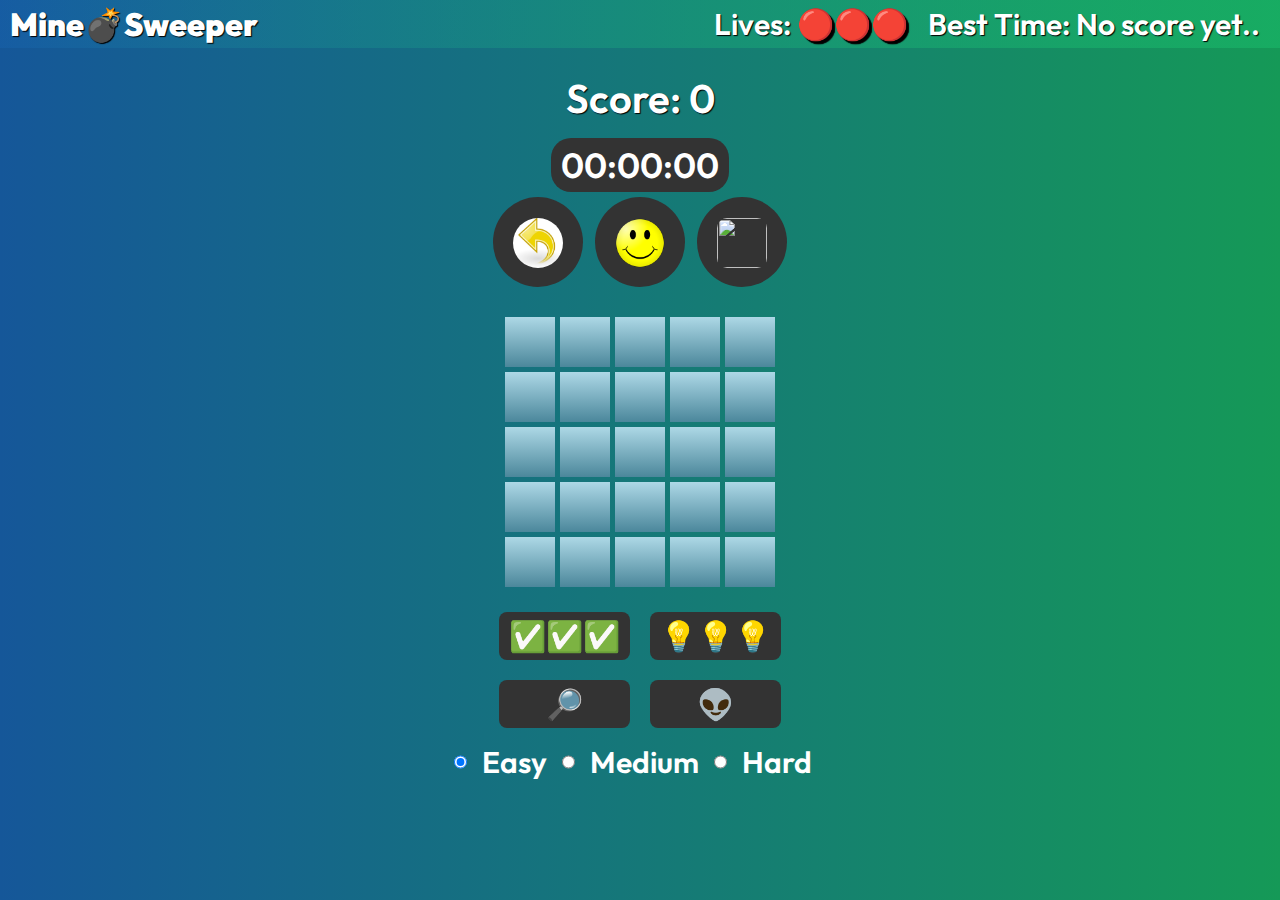
==== index.html @ fd2764c7 "bugs fixed with the scoreboard, ui changes" ====
<!DOCTYPE html>
<html lang="en">

<head>
    <meta charset="UTF-8">
    <meta http-equiv="X-UA-Compatible" content="IE=edge">
    <meta name="viewport" content="width=device-width, initial-scale=1.0">
    <link rel="stylesheet" href="css/_global.css">
    <title>Mine💣Sweeper</title>
    <link rel="preconnect" href="https://fonts.googleapis.com">
    <link rel="preconnect" href="https://fonts.gstatic.com" crossorigin>
    <link
        href="https://fonts.googleapis.com/css2?family=Jost:wght@500&family=Manrope:wght@600;800&family=Open+Sans:wght@300;400&display=swap"
        rel="stylesheet">
</head>


<body onload="onInit()">
    <div class="mode">
        <header>
            <h1 class='game-header'>Mine💣Sweeper</h1>
            <div class="score-container">
                <div class="best-time">Best Time:<span> No score yet..</span></div>
                <div class="lives">Lives: <span></span></div>
            </div>
        </header>
        <div class="board-container">
            <div class="time-container">
                <div class="score">Score: <span></span></div>
                <div class="timer">00:00:00</div>
            </div>
            <div class="top-btns">
                <button class="reset-btn undo-btn" onclick="undoMove()" title="Undo move"><img
                        src="img/undo.jpg"></button>
                <button class="reset-btn smile" onclick="resetGame()"></button>
                <button class="reset-btn set-btn" onclick="setMinesManually()"><img src="img/setmines.png"></button>
            </div>
            <table>
                <tbody class="board" id="main-board">
            </table>
            <div class="help-btns-container">
                <button class="mode-btn safe-click" onclick="getSafeClick()"
                    title="Shows a safe cell"><span></span></button>
                <button class="hint-btn mode-btn" onclick="getHint()" title="Shows a mine"><span></span></button>
                <button class="mode-btn" onclick="getMegaHint()">🔎</button>
                <button class="mode-btn" onclick="blowUpMines()">👽</button>
            </div>
            <form>
                <input type="radio" id="easy" name="mode" value="easy" onclick="setDifficulty(this)" checked>
                <label for="mode">Easy</label><br>
                <input type="radio" id="Medium" name="mode" value="medium" onclick="setDifficulty(this)">
                <label for="mode">Medium</label><br>
                <input type="radio" id="Extreme" name="mode" value="hard" onclick="setDifficulty(this)">
                <label for="mode">Hard</label>

            </form>
        </div>
    </div>
    <table class="scoreboard">
        <tbody class="scoreboard-table" id="sboard">
    </table>
    <script src="js/storage.js"></script>
    <script src="js/timer.js"></script>
    <script src="js/hints.js"></script>
    <script src="js/game.js"></script>
    <script src="js/mines.js"></script>
    <script src="js/util.js"></script>
</body>


</html>
---- css/_global.css ----
@import './style.css';
@import './header.css';
@import './scoreboard.css';
@import './time.css';
@import './board.css';
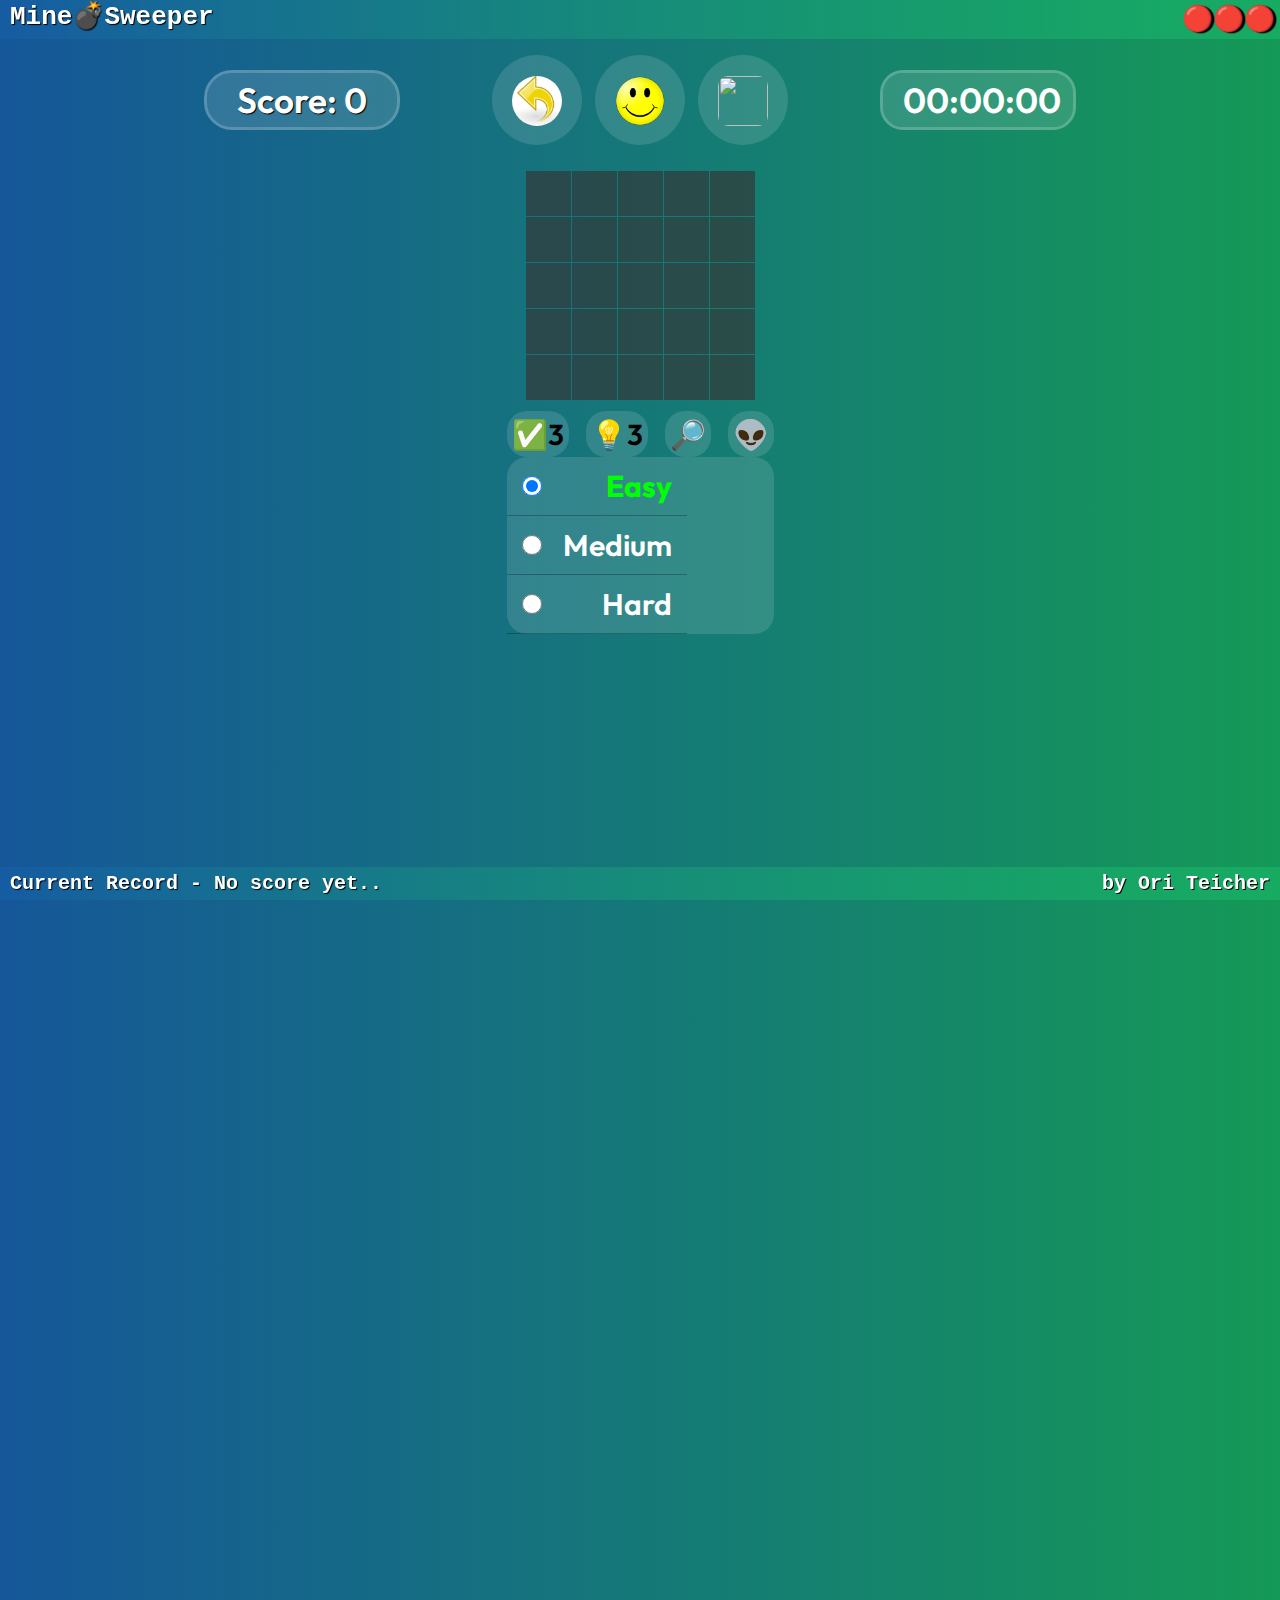
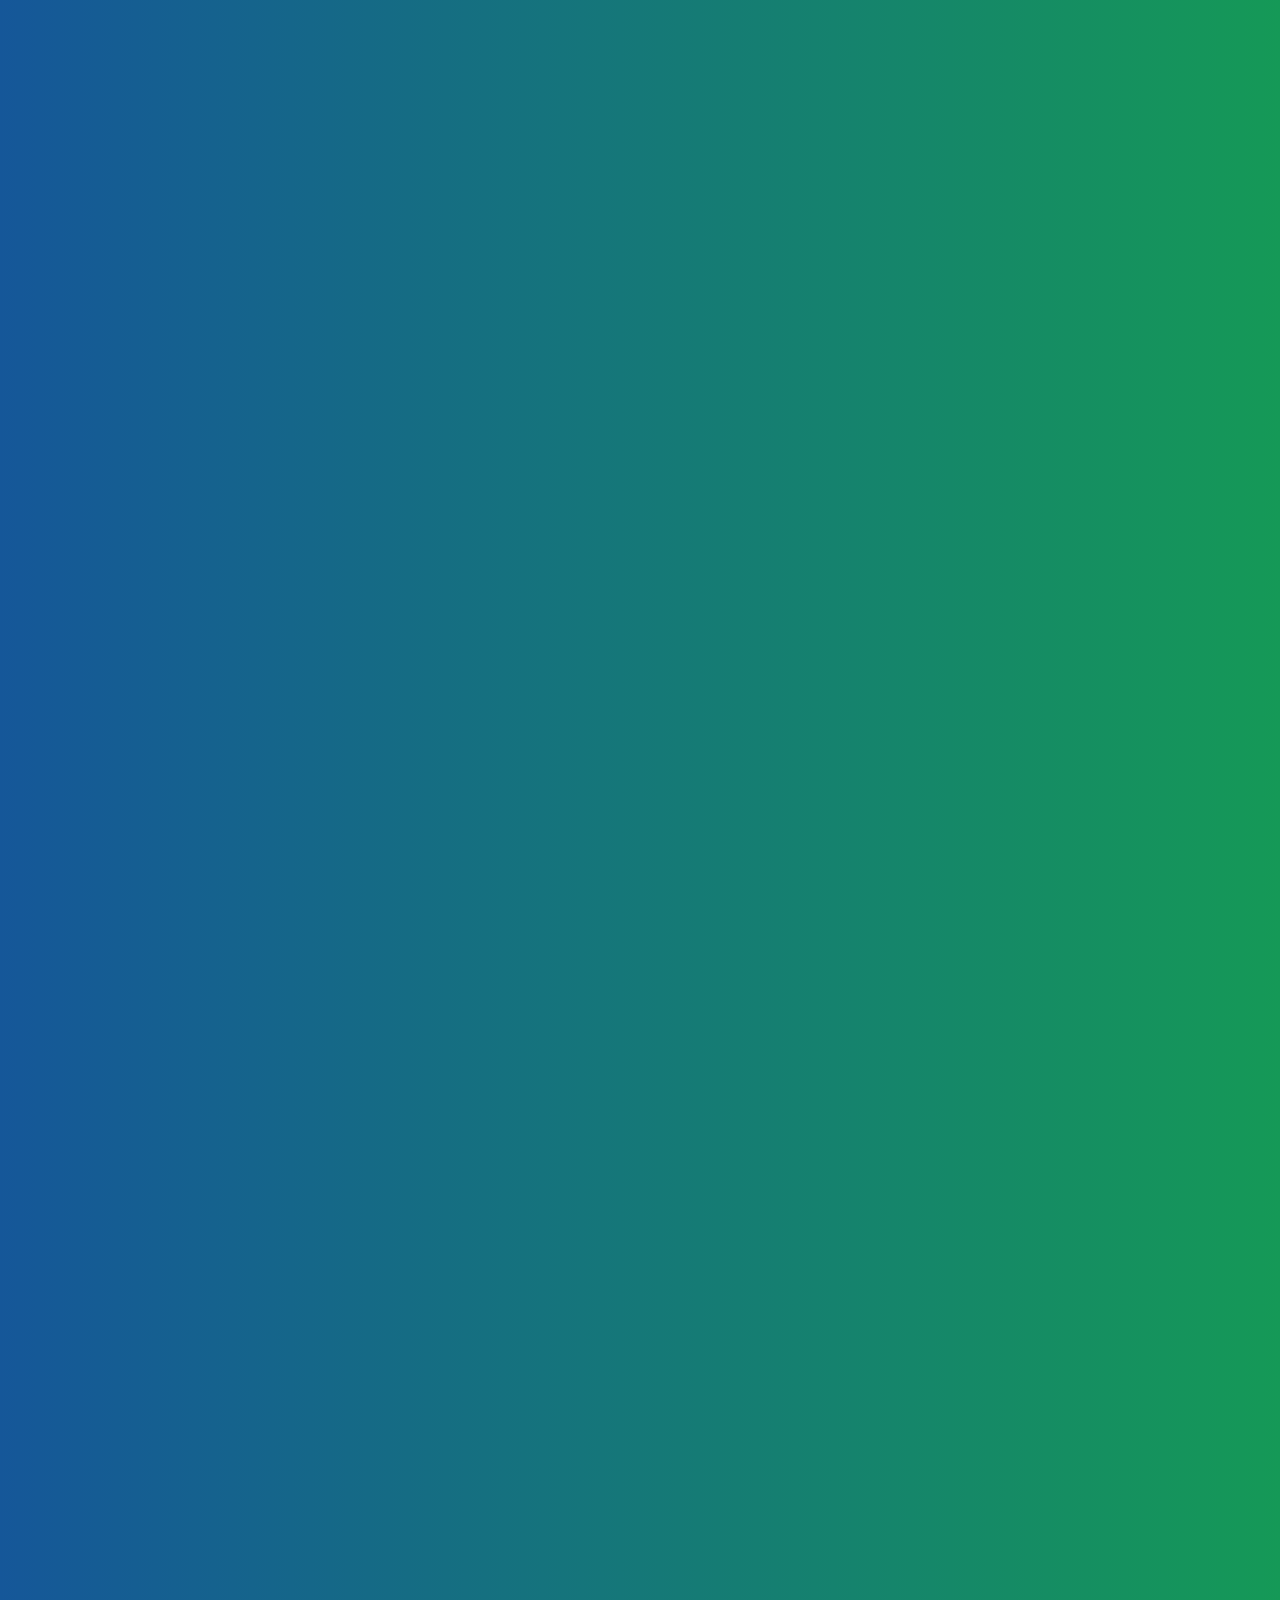
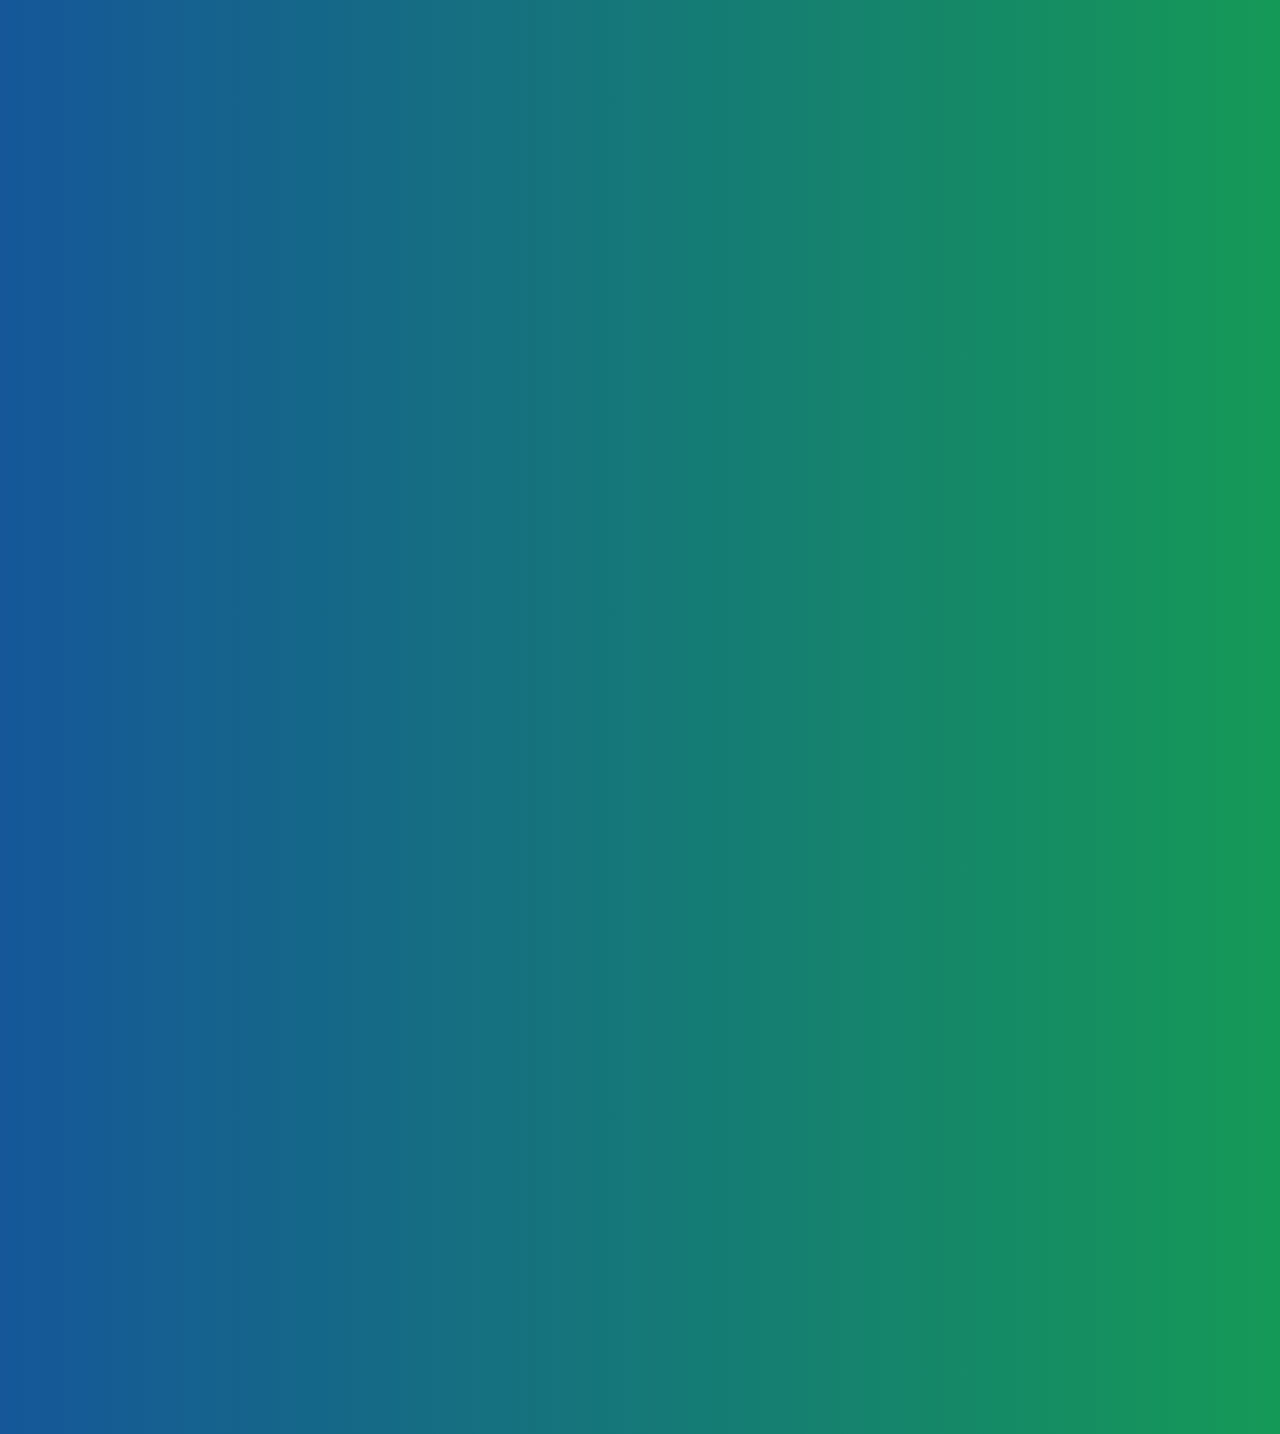
==== commit fa011d73: "UI CHANGES" ====
--- a/index.html
+++ b/index.html
@@ -16,49 +16,71 @@
 
 
 <body onload="onInit()">
-    <div class="mode">
+    <div class="app-container mode">
         <header>
-            <h1 class='game-header'>Mine💣Sweeper</h1>
-            <div class="score-container">
-                <div class="best-time">Best Time:<span> No score yet..</span></div>
-                <div class="lives">Lives: <span></span></div>
-            </div>
+            <h1 class='logo' onclick="resetGame()">Mine💣Sweeper</h1>
+            <div class="lives"><span></span></div>
         </header>
         <div class="board-container">
-            <div class="time-container">
+            <section class="top-container">
                 <div class="score">Score: <span></span></div>
+                <div class="top-btns">
+                    <button class="reset-btn undo-btn" onclick="undoMove()" title="Undo move"><img
+                            src="img/undo.jpg"></button>
+                    <button class="reset-btn smile" onclick="resetGame()"></button>
+                    <button class="reset-btn set-btn" onclick="setMinesManually()"><img src="img/setmines.png"></button>
+                </div>
                 <div class="timer">00:00:00</div>
-            </div>
-            <div class="top-btns">
-                <button class="reset-btn undo-btn" onclick="undoMove()" title="Undo move"><img
-                        src="img/undo.jpg"></button>
-                <button class="reset-btn smile" onclick="resetGame()"></button>
-                <button class="reset-btn set-btn" onclick="setMinesManually()"><img src="img/setmines.png"></button>
-            </div>
+            </section>
+            <section class="center-container">
+
+            </section>
             <table>
                 <tbody class="board" id="main-board">
             </table>
-            <div class="help-btns-container">
-                <button class="mode-btn safe-click" onclick="getSafeClick()"
-                    title="Shows a safe cell"><span></span></button>
-                <button class="hint-btn mode-btn" onclick="getHint()" title="Shows a mine"><span></span></button>
-                <button class="mode-btn" onclick="getMegaHint()">🔎</button>
-                <button class="mode-btn" onclick="blowUpMines()">👽</button>
+            <section class="left-board-section">
+                <div class="hints-btns-container">
+                    <button class="hint-btn safe-click" onclick="getSafeClick()"
+                        title="Shows a safe cell"><span></span></button>
+                    <button class="hint-btn mine-hint" onclick="getHint()" title="Shows a mine"><span></span></button>
+                    <button class="hint-btn  " onclick="getMegaHint()" title="mark cells from left to right - 
+                        create a temp matrix to see where are the mines inside your picked range">🔎</button>
+                    <button class="hint-btn" onclick="blowUpMines()"
+                        title="blow 3 mines, can only use after the first click">👽</button>
+                </div>
+                <form>
+                    <div class="level-container">
+                        <input type="radio" id="easy" name="mode" value="easy" onclick="setDifficulty(this)" checked>
+                        <label for="mode">Easy</label>
+                    </div>
+                    <div class="level-container">
+                        <input type="radio" id="Medium" name="mode" value="medium" onclick="setDifficulty(this)">
+                        <label for="mode">Medium</label>
+                    </div>
+                    <div class="level-container">
+                        <input type="radio" id="Extreme" name="mode" value="hard" onclick="setDifficulty(this)">
+                        <label for="mode">Hard</label>
+                    </div>
+                </form>
+            </section>
+        </div>
+        <table class="scoreboard">
+            <tbody class="scoreboard-table" id="sboard">
+        </table>
+        <footer>
+            <div class="bottom-stats">
+                <div class="best-time" style="font-family: monospace;">Current Record -<span
+                        style="font-family: monospace;"> No score yet..</span>
+                </div>
+                <div class="credits" style="font-family: monospace;">by Ori Teicher</div>
             </div>
-            <form>
-                <input type="radio" id="easy" name="mode" value="easy" onclick="setDifficulty(this)" checked>
-                <label for="mode">Easy</label><br>
-                <input type="radio" id="Medium" name="mode" value="medium" onclick="setDifficulty(this)">
-                <label for="mode">Medium</label><br>
-                <input type="radio" id="Extreme" name="mode" value="hard" onclick="setDifficulty(this)">
-                <label for="mode">Hard</label>
+        </footer>
+    </div>
 
-            </form>
-        </div>
+    <div class="modal">
+        <h2>////////////////////</h2>
     </div>
-    <table class="scoreboard">
-        <tbody class="scoreboard-table" id="sboard">
-    </table>
+
     <script src="js/storage.js"></script>
     <script src="js/timer.js"></script>
     <script src="js/hints.js"></script>
--- a/css/_global.css
+++ b/css/_global.css
@@ -1,5 +1,8 @@
-@import './style.css';
 @import './header.css';
 @import './scoreboard.css';
 @import './time.css';
-@import './board.css';+@import './board.css';
+@import './footer.css';
+@import './dark.mode.css';
+@import './game.css';
+@import './utils.css';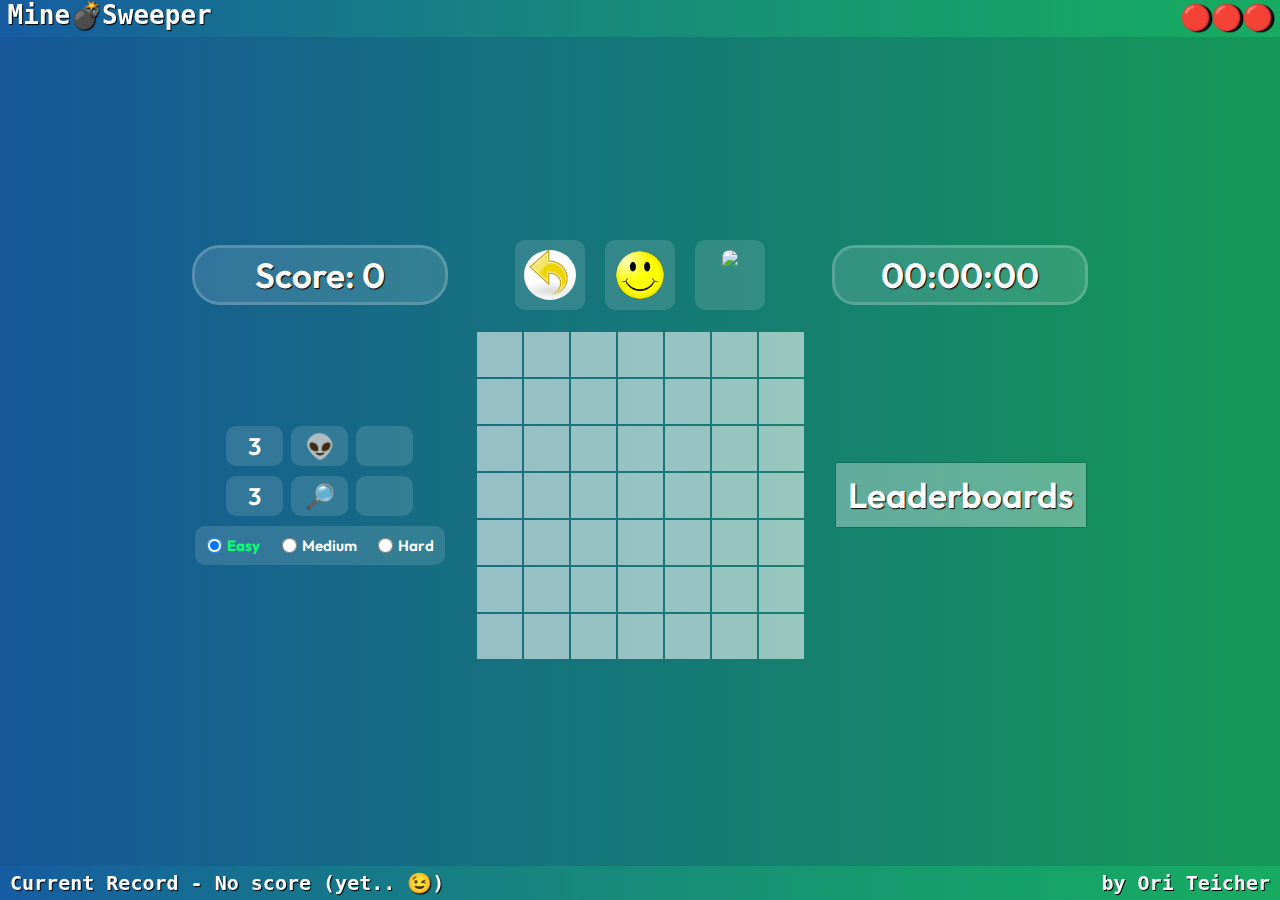
==== commit 1a8830f6: "UI fixed" ====
--- a/index.html
+++ b/index.html
@@ -5,13 +5,9 @@
     <meta charset="UTF-8">
     <meta http-equiv="X-UA-Compatible" content="IE=edge">
     <meta name="viewport" content="width=device-width, initial-scale=1.0">
+    <title>Mine Sweeper Game</title>
+    <link rel="icon" type="image/png" href="./img/mine.png" sizes="16x16">
     <link rel="stylesheet" href="css/_global.css">
-    <title>Mine💣Sweeper</title>
-    <link rel="preconnect" href="https://fonts.googleapis.com">
-    <link rel="preconnect" href="https://fonts.gstatic.com" crossorigin>
-    <link
-        href="https://fonts.googleapis.com/css2?family=Jost:wght@500&family=Manrope:wght@600;800&family=Open+Sans:wght@300;400&display=swap"
-        rel="stylesheet">
 </head>
 
 
@@ -23,7 +19,7 @@
         </header>
         <div class="board-container">
             <section class="top-container">
-                <div class="score">Score: <span></span></div>
+                <div class="score flex">Score: <span></span></div>
                 <div class="top-btns">
                     <button class="reset-btn undo-btn" onclick="undoMove()" title="Undo move"><img
                             src="img/undo.jpg"></button>
@@ -32,61 +28,72 @@
                 </div>
                 <div class="timer">00:00:00</div>
             </section>
-            <section class="center-container">
+            <section class="center-container flex">
+                <section class="left-board-section">
+                    <div class="hints-btns-container">
+                        <button class="hint-btn mine-hint" onclick="getHint()"
+                            title="Shows a mine"><span></span></button>
+                        <button class="hint-btn" onclick="blowUpMines()"
+                            title="blow 3 mines, can only use after the first click">👽</button>
+                        <button class="hint-btn" onclick="toggleDarkMode()" title="Change to dark\light mode"><i
+                                class="fa-solid fa-circle-half-stroke"></i></button>
+                        <button class="hint-btn safe-click" onclick="getSafeClick()"
+                            title="Shows a safe cell"><span></span></button>
 
-            </section>
-            <table>
-                <tbody class="board" id="main-board">
-            </table>
-            <section class="left-board-section">
-                <div class="hints-btns-container">
-                    <button class="hint-btn safe-click" onclick="getSafeClick()"
-                        title="Shows a safe cell"><span></span></button>
-                    <button class="hint-btn mine-hint" onclick="getHint()" title="Shows a mine"><span></span></button>
-                    <button class="hint-btn  " onclick="getMegaHint()" title="mark cells from left to right - 
-                        create a temp matrix to see where are the mines inside your picked range">🔎</button>
-                    <button class="hint-btn" onclick="blowUpMines()"
-                        title="blow 3 mines, can only use after the first click">👽</button>
-                </div>
-                <form>
-                    <div class="level-container">
-                        <input type="radio" id="easy" name="mode" value="easy" onclick="setDifficulty(this)" checked>
-                        <label for="mode">Easy</label>
+                        <button class="hint-btn" onclick="getMegaHint()" title="Mark cells from left to right to see mines
+                                           ">🔎</button>
+                        <button class="hint-btn safe-click" onclick="" title="Game info"><i
+                                class="fa-solid fa-circle-info" style="color: #ffffff;"></i></button>
+
                     </div>
-                    <div class="level-container">
-                        <input type="radio" id="Medium" name="mode" value="medium" onclick="setDifficulty(this)">
-                        <label for="mode">Medium</label>
-                    </div>
-                    <div class="level-container">
-                        <input type="radio" id="Extreme" name="mode" value="hard" onclick="setDifficulty(this)">
-                        <label for="mode">Hard</label>
-                    </div>
-                </form>
+                    <form>
+                        <div class="level-container">
+                            <input type="radio" id="easy" name="mode" value="easy" onclick="setDifficulty(this)"
+                                checked>
+                            <label for="mode">Easy</label>
+                        </div>
+                        <div class="level-container">
+                            <input type="radio" id="Medium" name="mode" value="medium" onclick="setDifficulty(this)">
+                            <label for="mode">Medium</label>
+                        </div>
+                        <div class="level-container">
+                            <input type="radio" id="Extreme" name="mode" value="hard" onclick="setDifficulty(this)">
+                            <label for="mode">Hard</label>
+                        </div>
+                    </form>
+                </section>
+                <table>
+                    <tbody class="board" id="main-board">
+                </table>
+                <section class="scoreboard-container flex-col">
+                    <h3 class="leaderboards-header">Leaderboards</h3>
+                    <table class="scoreboard-table-container">
+                        <tbody class="scoreboard-table" id="sboard">
+                    </table>
+                </section>
             </section>
         </div>
-        <table class="scoreboard">
-            <tbody class="scoreboard-table" id="sboard">
-        </table>
         <footer>
             <div class="bottom-stats">
                 <div class="best-time" style="font-family: monospace;">Current Record -<span
-                        style="font-family: monospace;"> No score yet..</span>
+                        style="font-family: monospace;"> No score (yet.. 😉)</span>
                 </div>
                 <div class="credits" style="font-family: monospace;">by Ori Teicher</div>
             </div>
         </footer>
-    </div>
+        <div />
 
-    <div class="modal">
-        <h2>////////////////////</h2>
-    </div>
+        <div class="modal">
+            <h2>////////////////////</h2>
+        </div>
 
-    <script src="js/storage.js"></script>
-    <script src="js/timer.js"></script>
-    <script src="js/hints.js"></script>
-    <script src="js/game.js"></script>
-    <script src="js/mines.js"></script>
-    <script src="js/util.js"></script>
+        <script src="https://kit.fontawesome.com/b4ce7bf6ff.js" crossorigin="anonymous"></script>
+        <script src="js/storage.js"></script>
+        <script src="js/timer.js"></script>
+        <script src="js/hints.js"></script>
+        <script src="js/game.js"></script>
+        <script src="js/mines.js"></script>
+        <script src="js/util.js"></script>
 </body>
 
 
--- a/css/_global.css
+++ b/css/_global.css
@@ -1,8 +1,8 @@
-@import './header.css';
-@import './scoreboard.css';
-@import './time.css';
-@import './board.css';
-@import './footer.css';
-@import './dark.mode.css';
-@import './game.css';
-@import './utils.css';+@import 'header.css';
+@import 'scoreboard.css';
+@import 'time.css';
+@import 'board.css';
+@import 'footer.css';
+@import 'dark.mode.css';
+@import 'game.css';
+@import 'utils.css';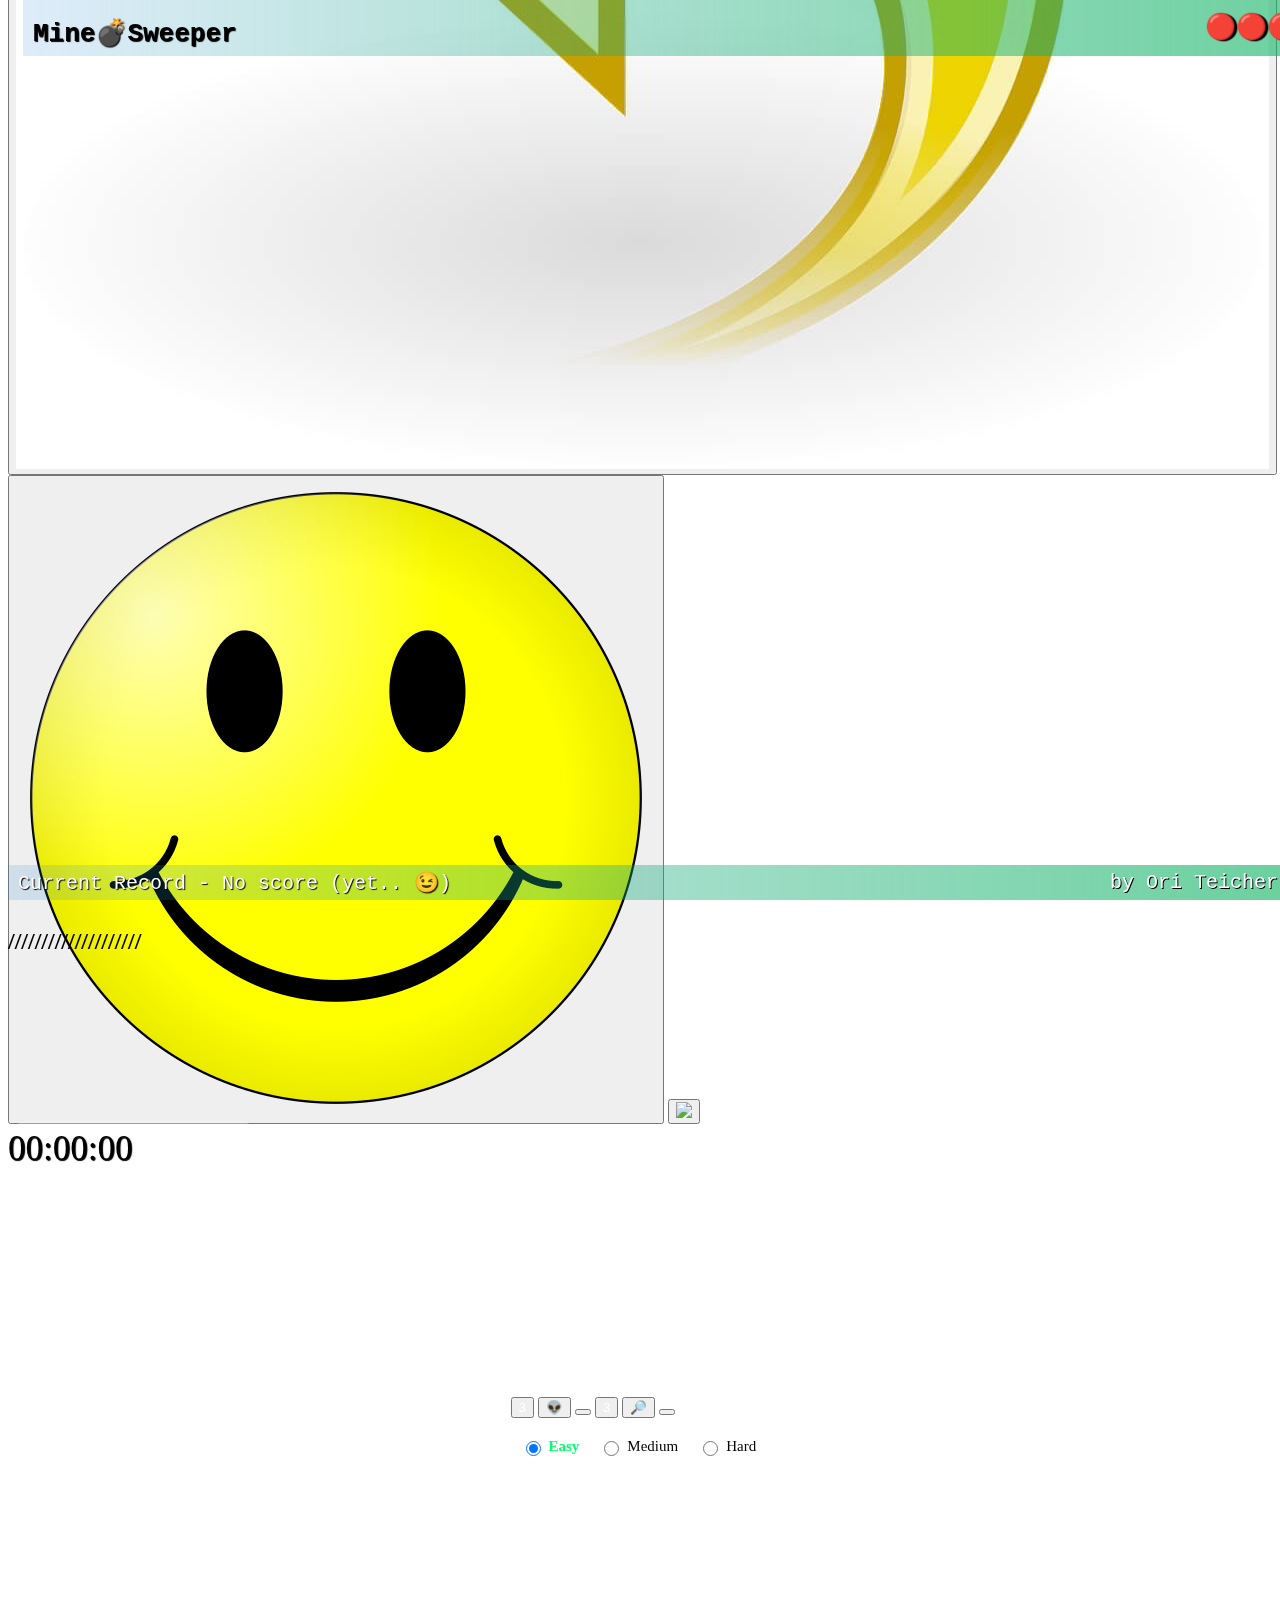
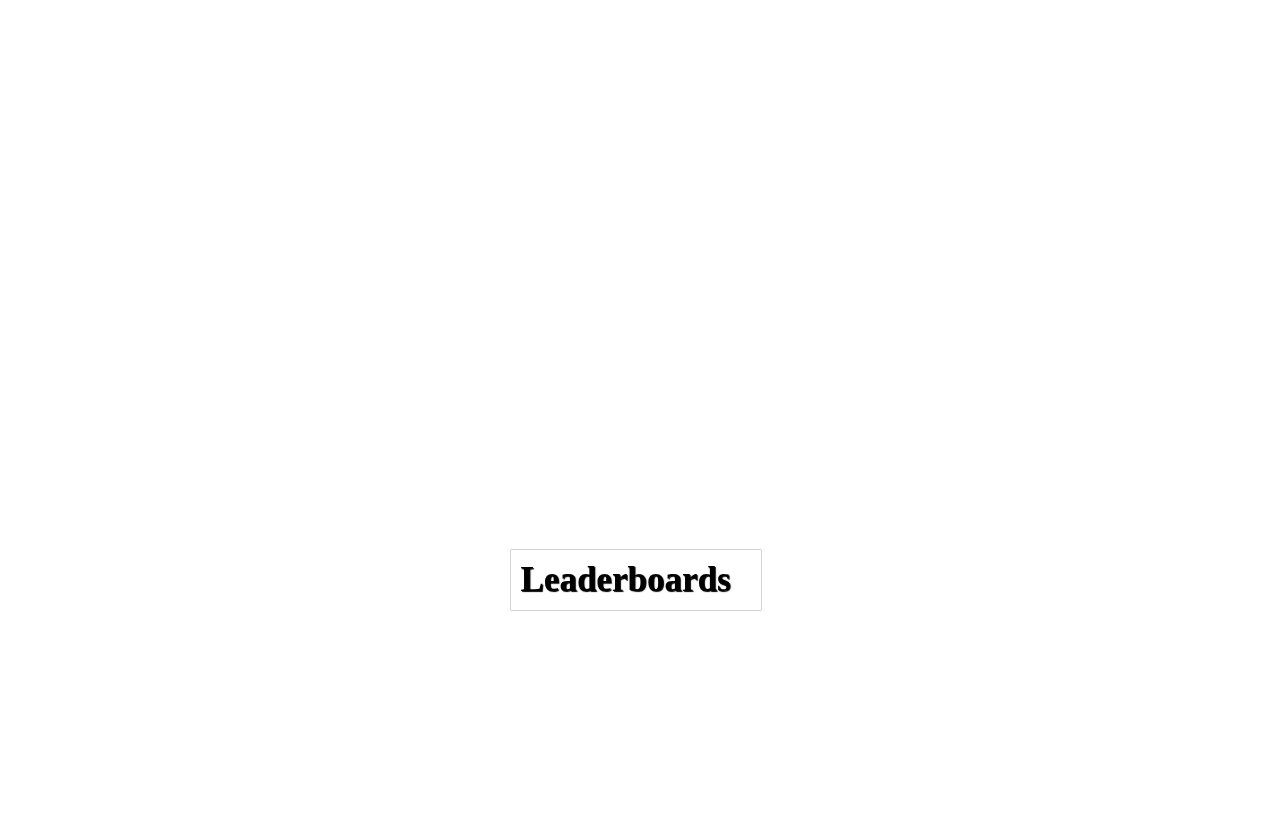
==== commit 6dfa2b41: "Update index.html" ====
--- a/index.html
+++ b/index.html
@@ -7,7 +7,20 @@
     <meta name="viewport" content="width=device-width, initial-scale=1.0">
     <title>Mine Sweeper Game</title>
     <link rel="icon" type="image/png" href="./img/mine.png" sizes="16x16">
-    <link rel="stylesheet" href="css/_global.css">
+    <title>Mine💣Sweeper</title>
+    <link rel="preconnect" href="https://fonts.googleapis.com">
+    <link rel="preconnect" href="https://fonts.gstatic.com" crossorigin>
+    <link
+        href="https://fonts.googleapis.com/css2?family=Jost:wght@500&family=Manrope:wght@600;800&family=Open+Sans:wght@300;400&display=swap"
+        rel="stylesheet">
+    <link rel="icon" type="image/png" href="./img/game-start.png" sizes="16x16">
+    <link rel="stylesheet" href="css/board.css">
+    <link rel="stylesheet" href="css/dark.mode.css">
+    <link rel="stylesheet" href="css/footer.css">
+    <link rel="stylesheet" href="css/header.css">
+    <link rel="stylesheet" href="css/scoreboard.css">
+    <link rel="stylesheet" href="css/time.css">
+    <link rel="stylesheet" href="css/utils.css">
 </head>
 
 
@@ -97,4 +110,4 @@
 </body>
 
 
-</html>+</html>
--- a/css/board.css
+++ b/css/board.css
@@ -0,0 +1,185 @@
+.board-container {
+    height: 100vh;
+    width: 100vw;
+    display: flex;
+    flex-direction: column;
+    justify-content: center;
+    align-items: center;
+    gap: 20px;
+}
+
+.cell {
+    transition: box-shadow ease-in-out 0.5s, background-color ease-in 0.2s;
+    font-size: 25px;
+    width: 35px;
+    height: 35px;
+    background: #ffffff8e
+}
+
+.cell:hover {
+    cursor: pointer;
+    filter: brightness(90%);
+}
+
+.selected {
+    background: none;
+    background: rgba(255, 250, 250, 0.286);
+}
+
+.selected:hover {
+    filter: brightness(100%);
+}
+
+
+.marked {
+    background: none;
+    background-color: rgba(235, 232, 99, 0.829);
+    box-sizing: border-box;
+}
+
+.marked:hover {
+    background: none;
+    cursor: grab;
+}
+
+.selected:hover {
+    background: #ffffff49;
+    cursor: default;
+}
+
+.mine {
+    background: none;
+    transition: 0.5s;
+    background-color: rgb(245, 123, 123);
+}
+
+.mine:hover {
+    background: none;
+    transition: 0.5s;
+    background-color: rgb(245, 123, 123);
+    cursor: default;
+}
+
+
+.marked:hover {
+    background-color: rgb(231, 229, 85);
+    box-sizing: border-box;
+    box-shadow: 1px 0px 0px rgba(0, 0, 0, 0.178);
+    cursor: default;
+}
+
+.left-board-section {
+    display: flex;
+    width: 250px;
+    flex-direction: column;
+    justify-content: center;
+    gap: 10px;
+    height: 100%;
+}
+
+form {
+    background-color: #ffffff21;
+    font-size: 10px;
+    display: flex;
+    width: 100%;
+    justify-content: space-around;
+    align-items: center;
+    border-radius: 10px;
+}
+
+form .level-container {
+    width: 150px;
+    align-items: center;
+    justify-content: center;
+    padding: 10px;
+    border-radius: 0px;
+}
+
+.level-container {
+    display: flex;
+    gap: 5px;
+}
+
+.level-container:last-child {
+    border-bottom: none;
+}
+
+@media (max-width: 850px) {
+    .cell {
+        width: 30px;
+        height: 30px;
+    }
+=======
+.board-container {
+    display: flex;
+    flex-direction: column;
+    justify-content: center;
+    align-items: center;
+    flex-shrink: 2;
+    gap: 10px;
+    margin-block-start: 50px;
+}
+
+.cell {
+    transition: box-shadow ease-in-out 0.5s, background-color ease-out 0.2s;
+    font-size: 25px;
+    width: 35px;
+    height: 35px;
+    background-color: rgba(51, 51, 51, 0.658);
+}
+
+.cell:hover {
+    cursor: pointer;
+    background-color: rgba(255, 255, 255, 0.658);
+}
+
+.selected {
+    background: none;
+    background: rgba(255, 255, 255, 0.286);
+
+}
+
+.marked {
+    background-color: rgba(235, 232, 99, 0.829);
+    box-sizing: border-box;
+}
+
+.selected:hover {
+    background: #ffffff49;
+    cursor: default;
+}
+
+.mine {
+    background: none;
+    transition: 0.5s;
+    background-color: rgb(245, 123, 123);
+}
+
+.mine:hover {
+    background: none;
+    transition: 0.5s;
+    background-color: rgb(245, 123, 123);
+    cursor: default;
+}
+
+
+.marked:hover {
+    background-color: rgb(231, 229, 85);
+    box-sizing: border-box;
+    box-shadow: 1px 0px 0px rgba(0, 0, 0, 0.178);
+    cursor: default;
+}
+
+.left-board-section {
+    display: flex;
+    width: fit-content;
+    flex-direction: column;
+}
+
+
+@media (max-width: 850px) {
+    .cell {
+        width: 30px;
+        height: 30px;
+    }
+}--- a/css/dark.mode.css
+++ b/css/dark.mode.css
@@ -0,0 +1,5 @@
+.dark-mode {
+    background: none;
+    background: linear-gradient(black, #333, gray);
+    color: rgb(255, 255, 255);
+}--- a/css/footer.css
+++ b/css/footer.css
@@ -0,0 +1,28 @@
+footer {
+    display: flex;
+    color: rgb(255, 255, 255);
+    font-size: 10px;
+    position: fixed;
+    bottom: 0;
+    width: 100%;
+    flex-direction: row;
+    background: linear-gradient(to right, #1d7cdb25, #19b668a4);
+    text-align: center;
+    align-items: end;
+    justify-content: space-between;
+}
+
+footer .credits {
+    font-size: 20px;
+}
+
+
+.bottom-stats {
+    display: flex;
+    justify-content: space-between;
+    align-items: center;
+    text-shadow: 1px 1px black;
+    width: 100%;
+    font-size: 25px;
+    margin-inline-end: 10px;
+}--- a/css/header.css
+++ b/css/header.css
@@ -0,0 +1,75 @@
+header {
+    z-index: 500;
+    position: fixed;
+    margin-inline-start: 15px;
+    top: 0;
+    width: 100%;
+    display: flex;
+    align-items: center;
+    background: linear-gradient(to right, #1d7cdb25, #19b668a4);
+    justify-content: space-between;
+    padding: 0px 10px;
+}
+
+.logo {
+    font-family: monospace;
+    margin-block-end: 7px;
+    font-weight: 900;
+    text-shadow: 1px 1px 1px black;
+    border-radius: 10px;
+}
+
+.logo:hover {
+    color: #FF822D;
+    cursor: pointer;
+}
+
+
+
+.lives {
+    font-size: 25px;
+    text-shadow: 1px 1px 1px black;
+    margin-inline-end: 15px;
+    margin-block-end: 3.5px;
+}
+
+.lives span {
+    text-shadow: 3px 1px rgb(0, 0, 0);
+=======
+header {
+    z-index: 500;
+    position: fixed;
+    top: 0;
+    width: 100%;
+    display: flex;
+    align-items: center;
+    background: linear-gradient(to right, #1d7cdb25, #19b668a4);
+    justify-content: space-between;
+    padding: 0px 10px;
+}
+
+.logo {
+    font-family: monospace;
+    margin-block-end: 7px;
+    font-weight: 900;
+    text-shadow: 1px 1px 1px black;
+    border-radius: 10px;
+}
+
+.logo:hover {
+    color: #FF822D;
+    cursor: pointer;
+}
+
+
+
+.lives {
+    font-size: 25px;
+    text-shadow: 1px 1px 1px black;
+    margin-inline-end: 15px;
+    margin-block-end: 3.5px;
+}
+
+.lives span {
+    text-shadow: 3px 1px rgb(0, 0, 0);
+}--- a/css/scoreboard.css
+++ b/css/scoreboard.css
@@ -0,0 +1,52 @@
+.scoreboard-container {
+    display: flex;
+    width: 250px;
+    height: 100%;
+    justify-content: center;
+}
+
+.leaderboards-header {
+    background-color: #ffffff54;
+    font-size: 35px;
+    text-shadow: 1px 1px 1px black;
+    padding: 10px;
+    box-shadow: 0px 0px 1px black;
+
+}
+
+.scoreboard-table-container {
+    border-spacing: 0px;
+    display: flex;
+    flex-direction: column;
+    justify-content: center;
+}
+
+
+.scoreboard-table .scoreboard-cell {
+    background: none;
+    background-color: #ffffff21;
+    color: rgb(243, 243, 243);
+
+}
+
+.scoreboard-table tr {
+    display: flex;
+    width: 100%;
+}
+
+.scoreboard-pos {
+    text-align: center;
+    background: none;
+    background-color: #ffffff54;
+    font-size: 20px;
+    box-shadow: 0px 0px 1px black;
+    max-width: 30px;
+    min-width: 30px;
+}
+
+.scoreboard-cell.time,
+.scoreboard-cell.name {
+    width: 100%;
+    box-shadow: 0px 0px 1px black;
+    font-size: 20px;
+}--- a/css/time.css
+++ b/css/time.css
@@ -0,0 +1,63 @@
+.time-container {
+
+    display: flex;
+    width: 100%;
+    align-items: center;
+    justify-content: space-around;
+    margin-top: 20px;
+
+    flex-direction: row;
+}
+
+.best-time {
+    text-align: center;
+    border-radius: 20px;
+    padding: 5px 10px;
+    font-size: 20px;
+    width: fit-content;
+    font-size: 20px;
+    text-shadow: 1px 1px 1px black;
+}
+
+.timer {
+    background-color: #ffffff21;
+    border-radius: 20px;
+    width: 150px;
+    padding: 5px 0px;
+    font-size: 35px;
+    text-shadow: 1px 1px 1px black;
+    width: 250px;
+
+    outline: 3px solid rgba(255, 255, 255, 0.295);
+=======
+.time-container {
+    position: absolute;
+    padding-top: 100px;
+    top: 0;
+    display: flex;
+    width: 100%;
+    align-items: center;
+    justify-content: space-around;
+    margin-top: 20px;
+
+    flex-direction: row;
+}
+
+.best-time {
+    text-align: center;
+    border-radius: 20px;
+    padding: 5px 10px;
+    font-size: 20px;
+    width: fit-content;
+    font-size: 20px;
+    text-shadow: 1px 1px 1px black;
+}
+
+.timer {
+    background-color: #ffffff21;
+    border-radius: 20px;
+    width: 150px;
+    padding: 5px 20px;
+    font-size: 35px;
+    outline: 3px solid rgba(255, 255, 255, 0.295);
+}--- a/css/utils.css
+++ b/css/utils.css
@@ -0,0 +1,61 @@
+input[type="radio"] {
+    border: none;
+    outline: none;
+    width: 15px;
+    height: 15px;
+    cursor: pointer;
+}
+
+input[type="radio"]:checked+label {
+    font-weight: bold;
+    color: rgb(7, 255, 110);
+}
+
+label {
+    font-size: 15px;
+}
+
+.flex-col {
+    display: flex;
+    flex-direction: column;
+}
+
+.column {
+    flex-direction: column;
+}
+
+.align-center {
+    align-items: center;
+}
+
+.justify-center {
+    justify-content: center;
+}
+
+.space-between {
+    justify-content: space-between;
+}
+
+.space-evenly {
+    justify-content: space-evenly;
+}
+
+.space-around {
+    justify-content: space-around;
+=======
+input[type="radio"] {
+    border: none;
+    outline: none;
+    width: 20px;
+    height: 20px;
+    border: 2px solid #3498db;
+    border-radius: 50%;
+    cursor: pointer;
+}
+
+
+
+input[type="radio"]:checked+label {
+    font-weight: bold;
+    color: lime;
+}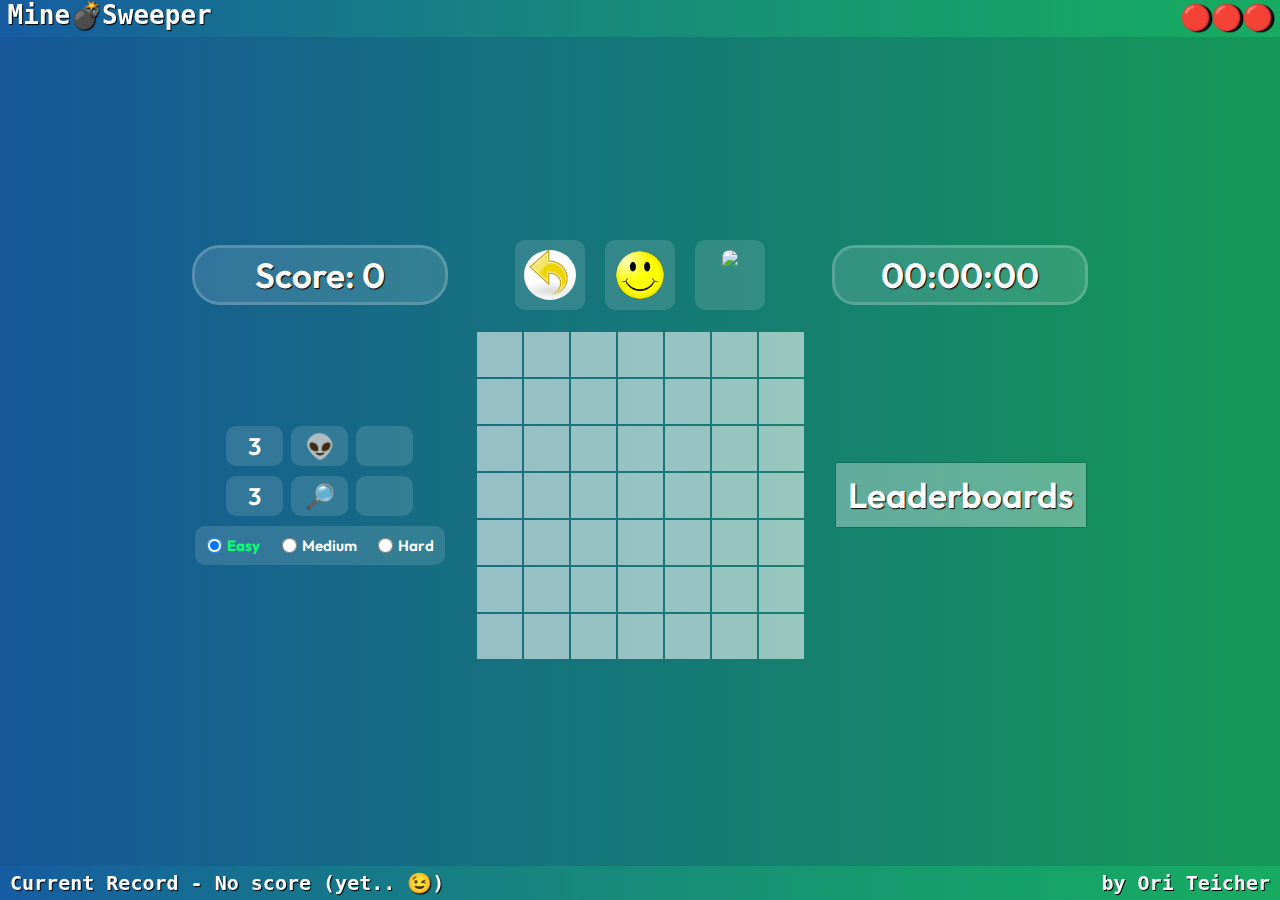
==== commit 9fa67f8a: "Update index.html" ====
--- a/index.html
+++ b/index.html
@@ -14,13 +14,7 @@
         href="https://fonts.googleapis.com/css2?family=Jost:wght@500&family=Manrope:wght@600;800&family=Open+Sans:wght@300;400&display=swap"
         rel="stylesheet">
     <link rel="icon" type="image/png" href="./img/game-start.png" sizes="16x16">
-    <link rel="stylesheet" href="css/board.css">
-    <link rel="stylesheet" href="css/dark.mode.css">
-    <link rel="stylesheet" href="css/footer.css">
-    <link rel="stylesheet" href="css/header.css">
-    <link rel="stylesheet" href="css/scoreboard.css">
-    <link rel="stylesheet" href="css/time.css">
-    <link rel="stylesheet" href="css/utils.css">
+    <link rel="stylesheet" href="css/_global.css">
 </head>
 
 
--- a/css/_global.css
+++ b/css/_global.css
@@ -0,0 +1,8 @@
+@import 'header.css';
+@import 'scoreboard.css';
+@import 'time.css';
+@import 'board.css';
+@import 'footer.css';
+@import 'dark.mode.css';
+@import 'game.css';
+@import 'utils.css';
